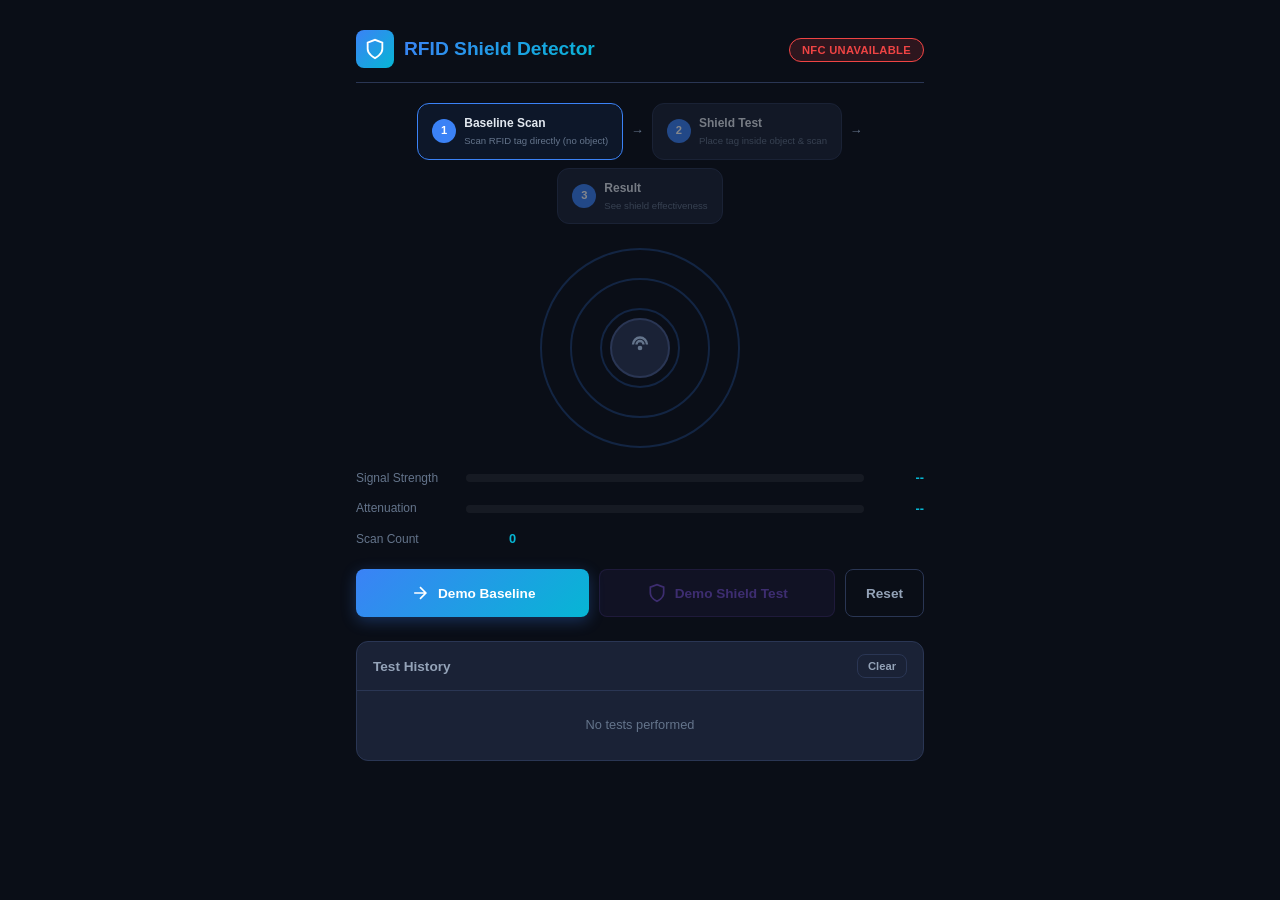
==== shield-detect/index.html @ 7119c75b "Add files via upload" ====
<!DOCTYPE html>
<html lang="en">
<head>
    <meta charset="UTF-8">
    <meta name="viewport" content="width=device-width, initial-scale=1.0, maximum-scale=1.0, user-scalable=no">
    <meta name="theme-color" content="#0a0e17">
    <title>RFID Shield Detector</title>
    <link rel="icon" href="favicon.svg" type="image/svg+xml">
    <link rel="stylesheet" href="style.css">
</head>
<body>
    <div class="app-container">
        <header>
            <div class="logo">
                <div class="shield-icon">
                    <svg viewBox="0 0 24 24" fill="none" stroke="currentColor" stroke-width="2">
                        <path d="M12 22s8-4 8-10V5l-8-3-8 3v7c0 6 8 10 8 10z"/>
                    </svg>
                </div>
                <h1>RFID Shield Detector</h1>
            </div>
            <div class="status-bar">
                <span id="nfcStatus" class="status-badge status-unknown">Checking NFC...</span>
            </div>
        </header>

        <main>
            <div class="instruction-panel">
                <div class="step active" id="step1">
                    <div class="step-num">1</div>
                    <div class="step-info">
                        <span class="step-title">Baseline Scan</span>
                        <span class="step-desc">Scan RFID tag directly (no object)</span>
                    </div>
                </div>
                <div class="step-arrow">→</div>
                <div class="step" id="step2">
                    <div class="step-num">2</div>
                    <div class="step-info">
                        <span class="step-title">Shield Test</span>
                        <span class="step-desc">Place tag inside object & scan</span>
                    </div>
                </div>
                <div class="step-arrow">→</div>
                <div class="step" id="step3">
                    <div class="step-num">3</div>
                    <div class="step-info">
                        <span class="step-title">Result</span>
                        <span class="step-desc">See shield effectiveness</span>
                    </div>
                </div>
            </div>

            <div class="scan-area">
                <div class="signal-visual">
                    <div class="signal-ring ring-outer" id="ringOuter"></div>
                    <div class="signal-ring ring-mid" id="ringMid"></div>
                    <div class="signal-ring ring-inner" id="ringInner"></div>
                    <div class="signal-center">
                        <div class="signal-icon" id="signalIcon">
                            <svg viewBox="0 0 24 24" fill="none" stroke="currentColor" stroke-width="2">
                                <path d="M6 9a6 6 0 0 1 12 0"/>
                                <path d="M9 9a3 3 0 0 1 6 0"/>
                                <circle cx="12" cy="12" r="1"/>
                            </svg>
                        </div>
                    </div>
                    <div class="shield-overlay hidden" id="shieldOverlay">
                        <svg viewBox="0 0 24 24" fill="none" stroke="currentColor" stroke-width="2">
                            <path d="M12 22s8-4 8-10V5l-8-3-8 3v7c0 6 8 10 8 10z"/>
                            <line x1="9" y1="9" x2="15" y2="15"/>
                            <line x1="15" y1="9" x2="9" y2="15"/>
                        </svg>
                    </div>
                </div>

                <div class="signal-meters">
                    <div class="meter">
                        <span class="meter-label">Signal Strength</span>
                        <div class="meter-bar">
                            <div class="meter-fill" id="signalFill"></div>
                        </div>
                        <span class="meter-value" id="signalValue">--</span>
                    </div>
                    <div class="meter">
                        <span class="meter-label">Attenuation</span>
                        <div class="meter-bar">
                            <div class="meter-fill attenuation" id="attenFill"></div>
                        </div>
                        <span class="meter-value" id="attenValue">--</span>
                    </div>
                    <div class="meter">
                        <span class="meter-label">Scan Count</span>
                        <span class="meter-value" id="scanCount">0</span>
                    </div>
                </div>
            </div>

            <div class="controls">
                <button id="baselineBtn" class="btn btn-primary btn-large">
                    <svg viewBox="0 0 24 24" fill="none" stroke="currentColor" stroke-width="2" width="20" height="20">
                        <path d="M5 12h14M12 5l7 7-7 7"/>
                    </svg>
                    Baseline Scan
                </button>
                <button id="shieldBtn" class="btn btn-secondary btn-large" disabled>
                    <svg viewBox="0 0 24 24" fill="none" stroke="currentColor" stroke-width="2" width="20" height="20">
                        <path d="M12 22s8-4 8-10V5l-8-3-8 3v7c0 6 8 10 8 10z"/>
                    </svg>
                    Shield Test
                </button>
                <button id="resetBtn" class="btn btn-outline">Reset</button>
            </div>

            <div class="result-panel hidden" id="resultPanel">
                <div class="result-header">
                    <div class="result-icon" id="resultIcon">🛡</div>
                    <div class="result-title" id="resultTitle">Analyzing...</div>
                </div>
                <div class="result-body">
                    <div class="shield-rating">
                        <span class="rating-label">Shield Effectiveness</span>
                        <div class="rating-bar">
                            <div class="rating-fill" id="ratingFill"></div>
                            <div class="rating-markers">
                                <span style="left:0%">None</span>
                                <span style="left:25%">Weak</span>
                                <span style="left:50%">Fair</span>
                                <span style="left:75%">Good</span>
                                <span style="left:95%">Strong</span>
                            </div>
                        </div>
                        <span class="rating-value" id="ratingValue">--</span>
                    </div>
                    <div class="result-details">
                        <div class="detail-row">
                            <span class="detail-label">Baseline Signal</span>
                            <span class="detail-value" id="resultBaseline">--</span>
                        </div>
                        <div class="detail-row">
                            <span class="detail-label">Shielded Signal</span>
                            <span class="detail-value" id="resultShielded">--</span>
                        </div>
                        <div class="detail-row">
                            <span class="detail-label">Signal Loss</span>
                            <span class="detail-value" id="resultLoss">--</span>
                        </div>
                        <div class="detail-row">
                            <span class="detail-label">Protection Level</span>
                            <span class="detail-value" id="resultLevel">--</span>
                        </div>
                        <div class="detail-row">
                            <span class="detail-label">Recommendation</span>
                            <span class="detail-value" id="resultRecommend">--</span>
                        </div>
                    </div>
                </div>
            </div>

            <div class="history-section">
                <div class="section-header">
                    <h3>Test History</h3>
                    <button class="btn btn-small btn-outline" id="clearHistoryBtn">Clear</button>
                </div>
                <div class="history-list" id="historyList">
                    <div class="empty-state">
                        <p>No tests performed</p>
                    </div>
                </div>
            </div>
        </main>
    </div>

    <script src="app.js"></script>
</body>
</html>
---- shield-detect/style.css ----
:root {
    --bg-primary: #0a0e17;
    --bg-secondary: #111827;
    --bg-card: #1a2236;
    --border-color: #2a3654;
    --text-primary: #e2e8f0;
    --text-secondary: #94a3b8;
    --text-muted: #64748b;
    --accent-blue: #3b82f6;
    --accent-cyan: #06b6d4;
    --accent-green: #10b981;
    --accent-yellow: #f59e0b;
    --accent-red: #ef4444;
    --accent-purple: #8b5cf6;
    --accent-orange: #f97316;
    --gradient-primary: linear-gradient(135deg, #3b82f6, #06b6d4);
    --gradient-safe: linear-gradient(135deg, #10b981, #06b6d4);
    --gradient-warn: linear-gradient(135deg, #f59e0b, #f97316);
    --gradient-danger: linear-gradient(135deg, #ef4444, #f97316);
    --radius: 12px;
    --radius-sm: 8px;
    --transition: all 0.3s ease;
}

* { margin: 0; padding: 0; box-sizing: border-box; }

body {
    font-family: 'Segoe UI', -apple-system, sans-serif;
    background: var(--bg-primary);
    color: var(--text-primary);
    min-height: 100vh;
    line-height: 1.6;
}

.app-container { max-width: 600px; margin: 0 auto; padding: 16px; }

header {
    display: flex; justify-content: space-between; align-items: center;
    padding: 14px 0; border-bottom: 1px solid var(--border-color); margin-bottom: 20px;
}

.logo { display: flex; align-items: center; gap: 10px; }

.shield-icon {
    width: 38px; height: 38px; background: var(--gradient-primary);
    border-radius: var(--radius-sm); display: flex; align-items: center; justify-content: center;
}

.shield-icon svg { width: 22px; height: 22px; color: white; }

.logo h1 {
    font-size: 1.2rem; font-weight: 700;
    background: var(--gradient-primary);
    -webkit-background-clip: text; -webkit-text-fill-color: transparent; background-clip: text;
}

.status-badge {
    padding: 5px 12px; border-radius: 16px; font-size: 0.7rem;
    font-weight: 600; text-transform: uppercase; letter-spacing: 0.3px;
    border: 1px solid var(--border-color);
}

.status-available { background: rgba(16,185,129,0.15); color: var(--accent-green); border-color: var(--accent-green); }
.status-unavailable { background: rgba(239,68,68,0.15); color: var(--accent-red); border-color: var(--accent-red); }
.status-unknown { background: rgba(245,158,11,0.15); color: var(--accent-yellow); border-color: var(--accent-yellow); }

.instruction-panel {
    display: flex; align-items: center; justify-content: center;
    gap: 8px; margin-bottom: 24px; flex-wrap: wrap;
}

.step {
    display: flex; align-items: center; gap: 8px;
    padding: 10px 14px; background: var(--bg-card);
    border: 1px solid var(--border-color); border-radius: var(--radius);
    opacity: 0.5; transition: var(--transition);
}

.step.active { opacity: 1; border-color: var(--accent-blue); background: rgba(59,130,246,0.08); }
.step.done { opacity: 1; border-color: var(--accent-green); background: rgba(16,185,129,0.08); }

.step-num {
    width: 24px; height: 24px; border-radius: 50%;
    background: var(--accent-blue); color: white;
    display: flex; align-items: center; justify-content: center;
    font-size: 0.7rem; font-weight: 800; flex-shrink: 0;
}

.step.done .step-num { background: var(--accent-green); }

.step-info { display: flex; flex-direction: column; }
.step-title { font-size: 0.75rem; font-weight: 700; color: var(--text-primary); }
.step-desc { font-size: 0.6rem; color: var(--text-muted); }

.step-arrow { color: var(--text-muted); font-size: 0.8rem; }

.scan-area { margin-bottom: 20px; }

.signal-visual {
    position: relative; width: 200px; height: 200px;
    margin: 0 auto 20px; display: flex; align-items: center; justify-content: center;
}

.signal-ring {
    position: absolute; border-radius: 50%;
    border: 2px solid rgba(59,130,246,0.2);
    transition: var(--transition);
}

.ring-outer { width: 200px; height: 200px; }
.ring-mid { width: 140px; height: 140px; }
.ring-inner { width: 80px; height: 80px; }

.signal-ring.active { border-color: var(--accent-cyan); box-shadow: 0 0 15px rgba(6,182,212,0.2); }
.signal-ring.weak { border-color: var(--accent-yellow); box-shadow: 0 0 10px rgba(245,158,11,0.15); }
.signal-ring.blocked { border-color: var(--accent-red); box-shadow: 0 0 10px rgba(239,68,68,0.15); }

.signal-center {
    width: 60px; height: 60px; border-radius: 50%;
    background: var(--bg-card); border: 2px solid var(--border-color);
    display: flex; align-items: center; justify-content: center; z-index: 2;
    transition: var(--transition);
}

.signal-center.scanning {
    border-color: var(--accent-cyan);
    animation: pulse-center 1.5s ease-in-out infinite;
}

.signal-center.shielded {
    border-color: var(--accent-red);
}

@keyframes pulse-center {
    0%, 100% { box-shadow: 0 0 0 0 rgba(6,182,212,0.3); }
    50% { box-shadow: 0 0 0 12px rgba(6,182,212,0); }
}

.signal-icon { width: 28px; height: 28px; color: var(--text-muted); transition: var(--transition); }
.signal-center.scanning .signal-icon { color: var(--accent-cyan); }
.signal-center.shielded .signal-icon { color: var(--accent-red); }

.shield-overlay {
    position: absolute; width: 100px; height: 100px;
    display: flex; align-items: center; justify-content: center;
    z-index: 3; color: var(--accent-red); opacity: 0.8;
    animation: shieldPulse 2s ease-in-out infinite;
}

.shield-overlay svg { width: 60px; height: 60px; }

@keyframes shieldPulse {
    0%, 100% { opacity: 0.6; transform: scale(1); }
    50% { opacity: 1; transform: scale(1.05); }
}

.hidden { display: none !important; }

.signal-meters { display: flex; flex-direction: column; gap: 10px; }

.meter { display: flex; align-items: center; gap: 10px; }
.meter-label { font-size: 0.75rem; color: var(--text-muted); min-width: 100px; }

.meter-bar {
    flex: 1; height: 8px; background: rgba(255,255,255,0.05);
    border-radius: 4px; overflow: hidden;
}

.meter-fill {
    height: 100%; width: 0%; background: var(--gradient-safe);
    border-radius: 4px; transition: width 0.6s ease, background 0.6s ease;
}

.meter-fill.attenuation {
    background: var(--gradient-warn);
}

.meter-value { font-size: 0.8rem; font-weight: 700; color: var(--accent-cyan); min-width: 50px; text-align: right; }

.controls { display: flex; gap: 10px; margin-bottom: 24px; }

.btn {
    display: inline-flex; align-items: center; justify-content: center; gap: 8px;
    padding: 12px 20px; border: none; border-radius: var(--radius-sm);
    font-size: 0.85rem; font-weight: 600; cursor: pointer;
    transition: var(--transition); min-height: 48px;
}

.btn-large { flex: 1; }

.btn-primary {
    background: var(--gradient-primary); color: white;
    box-shadow: 0 4px 15px rgba(59,130,246,0.3);
}

.btn-primary:hover { box-shadow: 0 6px 20px rgba(59,130,246,0.4); }
.btn-primary:active { transform: scale(0.97); }
.btn-primary:disabled { opacity: 0.4; cursor: not-allowed; box-shadow: none; }

.btn-primary.scanning {
    background: linear-gradient(135deg, #ef4444, #f97316);
    animation: pulseBtn 1.5s ease-in-out infinite;
}

@keyframes pulseBtn {
    0%, 100% { box-shadow: 0 4px 15px rgba(239,68,68,0.3); }
    50% { box-shadow: 0 4px 25px rgba(239,68,68,0.5); }
}

.btn-secondary {
    background: rgba(139,92,246,0.15); color: var(--accent-purple);
    border: 1px solid rgba(139,92,246,0.3);
}

.btn-secondary:disabled { opacity: 0.4; cursor: not-allowed; }

.btn-outline {
    background: transparent; color: var(--text-secondary);
    border: 1px solid var(--border-color);
}

.btn-small { padding: 5px 10px; font-size: 0.7rem; min-height: auto; }

.result-panel {
    background: var(--bg-card); border: 1px solid var(--border-color);
    border-radius: var(--radius); overflow: hidden; margin-bottom: 24px;
    animation: slideUp 0.4s ease;
}

@keyframes slideUp {
    from { opacity: 0; transform: translateY(20px); }
    to { opacity: 1; transform: translateY(0); }
}

.result-header {
    display: flex; align-items: center; gap: 14px;
    padding: 20px; border-bottom: 1px solid var(--border-color);
}

.result-icon { font-size: 2.2rem; }

.result-title { font-size: 1.1rem; font-weight: 700; }

.result-body { padding: 20px; }

.shield-rating { margin-bottom: 20px; }

.rating-label { font-size: 0.75rem; color: var(--text-muted); margin-bottom: 8px; display: block; }

.rating-bar {
    position: relative; height: 12px; background: rgba(255,255,255,0.05);
    border-radius: 6px; overflow: visible; margin-bottom: 8px;
}

.rating-fill {
    height: 100%; width: 0%; border-radius: 6px;
    background: var(--gradient-safe); transition: width 1s ease, background 0.5s ease;
}

.rating-markers {
    position: absolute; top: 16px; left: 0; right: 0;
    display: flex; justify-content: space-between;
}

.rating-markers span {
    font-size: 0.55rem; color: var(--text-muted); position: absolute;
    transform: translateX(-50%);
}

.rating-value { font-size: 1.4rem; font-weight: 800; color: var(--accent-cyan); display: block; margin-top: 12px; }

.result-details { display: flex; flex-direction: column; gap: 2px; }

.detail-row {
    display: flex; justify-content: space-between; align-items: center;
    padding: 10px 12px; border-radius: var(--radius-sm);
}

.detail-row:nth-child(odd) { background: rgba(255,255,255,0.02); }

.detail-label { font-size: 0.8rem; color: var(--text-muted); }
.detail-value { font-size: 0.8rem; font-weight: 600; color: var(--text-primary); }

.history-section {
    background: var(--bg-card); border: 1px solid var(--border-color);
    border-radius: var(--radius); overflow: hidden;
}

.section-header {
    display: flex; justify-content: space-between; align-items: center;
    padding: 12px 16px; border-bottom: 1px solid var(--border-color);
}

.section-header h3 { font-size: 0.85rem; font-weight: 600; color: var(--text-secondary); }

.history-list { max-height: 200px; overflow-y: auto; }

.empty-state { padding: 24px; text-align: center; color: var(--text-muted); font-size: 0.8rem; }

.history-item {
    display: flex; align-items: center; gap: 12px;
    padding: 10px 16px; border-bottom: 1px solid var(--border-color);
    transition: var(--transition);
}

.history-item:hover { background: rgba(59,130,246,0.05); }

.history-badge {
    width: 32px; height: 32px; border-radius: 8px;
    display: flex; align-items: center; justify-content: center;
    font-size: 0.7rem; font-weight: 800; flex-shrink: 0;
}

.history-badge.excellent { background: rgba(16,185,129,0.2); color: var(--accent-green); }
.history-badge.good { background: rgba(6,182,212,0.2); color: var(--accent-cyan); }
.history-badge.moderate { background: rgba(245,158,11,0.2); color: var(--accent-yellow); }
.history-badge.poor { background: rgba(239,68,68,0.2); color: var(--accent-red); }
.history-badge.none { background: rgba(100,116,139,0.2); color: var(--text-muted); }

.history-info { flex: 1; min-width: 0; }
.history-uid { font-family: monospace; font-size: 0.72rem; color: var(--accent-cyan); }
.history-meta { font-size: 0.65rem; color: var(--text-muted); }

@media (max-width: 500px) {
    .instruction-panel { flex-direction: column; gap: 6px; }
    .step-arrow { display: none; }
    .controls { flex-direction: column; }
    .btn-large { width: 100%; }
}
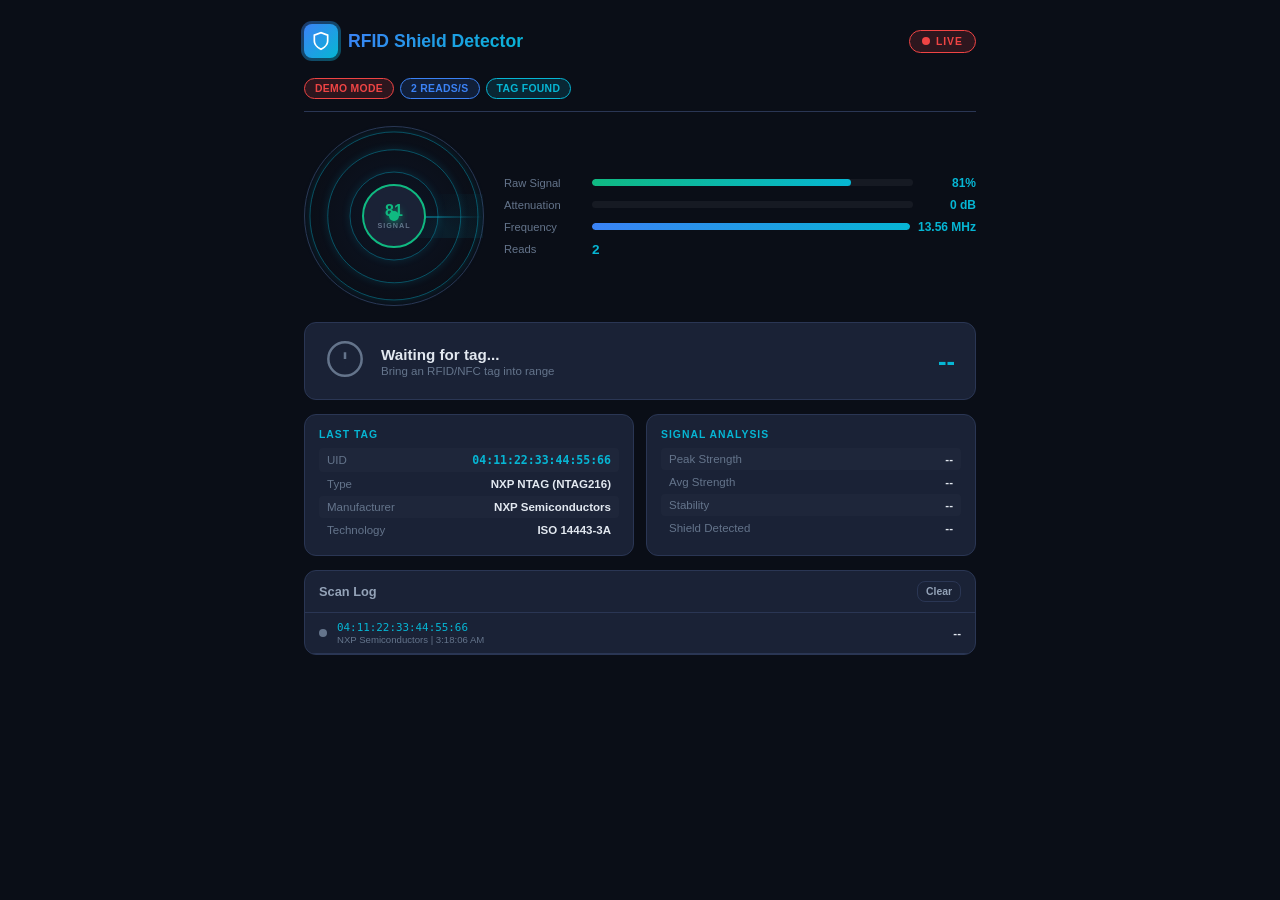
==== commit 4fff3b1b: "Add files via upload" ====
--- a/shield-detect/index.html
+++ b/shield-detect/index.html
@@ -4,7 +4,7 @@
     <meta charset="UTF-8">
     <meta name="viewport" content="width=device-width, initial-scale=1.0, maximum-scale=1.0, user-scalable=no">
     <meta name="theme-color" content="#0a0e17">
-    <title>RFID Shield Detector</title>
+    <title>RFID Shield Detector - Live</title>
     <link rel="icon" href="favicon.svg" type="image/svg+xml">
     <link rel="stylesheet" href="style.css">
 </head>
@@ -12,160 +12,107 @@
     <div class="app-container">
         <header>
             <div class="logo">
-                <div class="shield-icon">
+                <div class="shield-icon pulse-glow">
                     <svg viewBox="0 0 24 24" fill="none" stroke="currentColor" stroke-width="2">
                         <path d="M12 22s8-4 8-10V5l-8-3-8 3v7c0 6 8 10 8 10z"/>
                     </svg>
                 </div>
                 <h1>RFID Shield Detector</h1>
             </div>
-            <div class="status-bar">
-                <span id="nfcStatus" class="status-badge status-unknown">Checking NFC...</span>
+            <div class="live-badge">
+                <span class="live-dot"></span>
+                LIVE
             </div>
         </header>
 
+        <div class="status-bar">
+            <span id="nfcStatus" class="status-badge status-unknown">Starting...</span>
+            <span id="scanRate" class="status-badge status-info">0 reads/s</span>
+            <span id="tagFound" class="status-badge status-idle">No Tag</span>
+        </div>
+
         <main>
-            <div class="instruction-panel">
-                <div class="step active" id="step1">
-                    <div class="step-num">1</div>
-                    <div class="step-info">
-                        <span class="step-title">Baseline Scan</span>
-                        <span class="step-desc">Scan RFID tag directly (no object)</span>
+            <div class="live-signal-section">
+                <div class="signal-radar">
+                    <div class="radar-bg">
+                        <div class="radar-ring r1"></div>
+                        <div class="radar-ring r2"></div>
+                        <div class="radar-ring r3"></div>
+                        <div class="radar-ring r4"></div>
+                        <div class="radar-sweep"></div>
                     </div>
+                    <div class="signal-center-circle" id="centerCircle">
+                        <span class="center-pct" id="centerPct">--</span>
+                        <span class="center-label">SIGNAL</span>
+                    </div>
+                    <div class="tag-dot hidden" id="tagDot"></div>
                 </div>
-                <div class="step-arrow">→</div>
-                <div class="step" id="step2">
-                    <div class="step-num">2</div>
-                    <div class="step-info">
-                        <span class="step-title">Shield Test</span>
-                        <span class="step-desc">Place tag inside object & scan</span>
+
+                <div class="live-meters">
+                    <div class="meter-row">
+                        <span class="meter-label">Raw Signal</span>
+                        <div class="meter-bar"><div class="meter-fill" id="rawFill"></div></div>
+                        <span class="meter-val" id="rawVal">0%</span>
                     </div>
-                </div>
-                <div class="step-arrow">→</div>
-                <div class="step" id="step3">
-                    <div class="step-num">3</div>
-                    <div class="step-info">
-                        <span class="step-title">Result</span>
-                        <span class="step-desc">See shield effectiveness</span>
+                    <div class="meter-row">
+                        <span class="meter-label">Attenuation</span>
+                        <div class="meter-bar"><div class="meter-fill att" id="attFill"></div></div>
+                        <span class="meter-val" id="attVal">0 dB</span>
+                    </div>
+                    <div class="meter-row">
+                        <span class="meter-label">Frequency</span>
+                        <div class="meter-bar"><div class="meter-fill freq" id="freqFill"></div></div>
+                        <span class="meter-val" id="freqVal">13.56 MHz</span>
+                    </div>
+                    <div class="meter-row">
+                        <span class="meter-label">Reads</span>
+                        <span class="meter-val wide" id="readCount">0</span>
                     </div>
                 </div>
             </div>
 
-            <div class="scan-area">
-                <div class="signal-visual">
-                    <div class="signal-ring ring-outer" id="ringOuter"></div>
-                    <div class="signal-ring ring-mid" id="ringMid"></div>
-                    <div class="signal-ring ring-inner" id="ringInner"></div>
-                    <div class="signal-center">
-                        <div class="signal-icon" id="signalIcon">
-                            <svg viewBox="0 0 24 24" fill="none" stroke="currentColor" stroke-width="2">
-                                <path d="M6 9a6 6 0 0 1 12 0"/>
-                                <path d="M9 9a3 3 0 0 1 6 0"/>
-                                <circle cx="12" cy="12" r="1"/>
-                            </svg>
-                        </div>
-                    </div>
-                    <div class="shield-overlay hidden" id="shieldOverlay">
-                        <svg viewBox="0 0 24 24" fill="none" stroke="currentColor" stroke-width="2">
-                            <path d="M12 22s8-4 8-10V5l-8-3-8 3v7c0 6 8 10 8 10z"/>
-                            <line x1="9" y1="9" x2="15" y2="15"/>
-                            <line x1="15" y1="9" x2="9" y2="15"/>
-                        </svg>
+            <div class="live-verdict" id="liveVerdict">
+                <div class="verdict-icon" id="verdictIcon">
+                    <svg viewBox="0 0 24 24" fill="none" stroke="currentColor" stroke-width="1.5" width="40" height="40">
+                        <circle cx="12" cy="12" r="10"/>
+                        <path d="M12 8v4M12 16h.01"/>
+                    </svg>
+                </div>
+                <div class="verdict-text">
+                    <span class="verdict-title" id="verdictTitle">Waiting for tag...</span>
+                    <span class="verdict-sub" id="verdictSub">Bring an RFID/NFC tag into range</span>
+                </div>
+                <div class="verdict-pct" id="verdictPct">--</div>
+            </div>
+
+            <div class="live-details">
+                <div class="detail-card">
+                    <div class="detail-card-title">Last Tag</div>
+                    <div class="detail-rows">
+                        <div class="d-row"><span class="d-label">UID</span><span class="d-val mono" id="dUID">--</span></div>
+                        <div class="d-row"><span class="d-label">Type</span><span class="d-val" id="dType">--</span></div>
+                        <div class="d-row"><span class="d-label">Manufacturer</span><span class="d-val" id="dMfr">--</span></div>
+                        <div class="d-row"><span class="d-label">Technology</span><span class="d-val" id="dTech">--</span></div>
                     </div>
                 </div>
-
-                <div class="signal-meters">
-                    <div class="meter">
-                        <span class="meter-label">Signal Strength</span>
-                        <div class="meter-bar">
-                            <div class="meter-fill" id="signalFill"></div>
-                        </div>
-                        <span class="meter-value" id="signalValue">--</span>
-                    </div>
-                    <div class="meter">
-                        <span class="meter-label">Attenuation</span>
-                        <div class="meter-bar">
-                            <div class="meter-fill attenuation" id="attenFill"></div>
-                        </div>
-                        <span class="meter-value" id="attenValue">--</span>
-                    </div>
-                    <div class="meter">
-                        <span class="meter-label">Scan Count</span>
-                        <span class="meter-value" id="scanCount">0</span>
-                    </div>
-                </div>
-            </div>
-
-            <div class="controls">
-                <button id="baselineBtn" class="btn btn-primary btn-large">
-                    <svg viewBox="0 0 24 24" fill="none" stroke="currentColor" stroke-width="2" width="20" height="20">
-                        <path d="M5 12h14M12 5l7 7-7 7"/>
-                    </svg>
-                    Baseline Scan
-                </button>
-                <button id="shieldBtn" class="btn btn-secondary btn-large" disabled>
-                    <svg viewBox="0 0 24 24" fill="none" stroke="currentColor" stroke-width="2" width="20" height="20">
-                        <path d="M12 22s8-4 8-10V5l-8-3-8 3v7c0 6 8 10 8 10z"/>
-                    </svg>
-                    Shield Test
-                </button>
-                <button id="resetBtn" class="btn btn-outline">Reset</button>
-            </div>
-
-            <div class="result-panel hidden" id="resultPanel">
-                <div class="result-header">
-                    <div class="result-icon" id="resultIcon">🛡</div>
-                    <div class="result-title" id="resultTitle">Analyzing...</div>
-                </div>
-                <div class="result-body">
-                    <div class="shield-rating">
-                        <span class="rating-label">Shield Effectiveness</span>
-                        <div class="rating-bar">
-                            <div class="rating-fill" id="ratingFill"></div>
-                            <div class="rating-markers">
-                                <span style="left:0%">None</span>
-                                <span style="left:25%">Weak</span>
-                                <span style="left:50%">Fair</span>
-                                <span style="left:75%">Good</span>
-                                <span style="left:95%">Strong</span>
-                            </div>
-                        </div>
-                        <span class="rating-value" id="ratingValue">--</span>
-                    </div>
-                    <div class="result-details">
-                        <div class="detail-row">
-                            <span class="detail-label">Baseline Signal</span>
-                            <span class="detail-value" id="resultBaseline">--</span>
-                        </div>
-                        <div class="detail-row">
-                            <span class="detail-label">Shielded Signal</span>
-                            <span class="detail-value" id="resultShielded">--</span>
-                        </div>
-                        <div class="detail-row">
-                            <span class="detail-label">Signal Loss</span>
-                            <span class="detail-value" id="resultLoss">--</span>
-                        </div>
-                        <div class="detail-row">
-                            <span class="detail-label">Protection Level</span>
-                            <span class="detail-value" id="resultLevel">--</span>
-                        </div>
-                        <div class="detail-row">
-                            <span class="detail-label">Recommendation</span>
-                            <span class="detail-value" id="resultRecommend">--</span>
-                        </div>
+                <div class="detail-card">
+                    <div class="detail-card-title">Signal Analysis</div>
+                    <div class="detail-rows">
+                        <div class="d-row"><span class="d-label">Peak Strength</span><span class="d-val" id="dPeak">--</span></div>
+                        <div class="d-row"><span class="d-label">Avg Strength</span><span class="d-val" id="dAvg">--</span></div>
+                        <div class="d-row"><span class="d-label">Stability</span><span class="d-val" id="dStability">--</span></div>
+                        <div class="d-row"><span class="d-label">Shield Detected</span><span class="d-val" id="dShield">--</span></div>
                     </div>
                 </div>
             </div>
 
             <div class="history-section">
                 <div class="section-header">
-                    <h3>Test History</h3>
+                    <h3>Scan Log</h3>
                     <button class="btn btn-small btn-outline" id="clearHistoryBtn">Clear</button>
                 </div>
                 <div class="history-list" id="historyList">
-                    <div class="empty-state">
-                        <p>No tests performed</p>
-                    </div>
+                    <div class="empty-state"><p>Scanning continuously...</p></div>
                 </div>
             </div>
         </main>
--- a/shield-detect/style.css
+++ b/shield-detect/style.css
@@ -29,33 +29,64 @@
     background: var(--bg-primary);
     color: var(--text-primary);
     min-height: 100vh;
-    line-height: 1.6;
-}
-
-.app-container { max-width: 600px; margin: 0 auto; padding: 16px; }
+}
+
+.app-container { max-width: 700px; margin: 0 auto; padding: 14px; }
 
 header {
     display: flex; justify-content: space-between; align-items: center;
-    padding: 14px 0; border-bottom: 1px solid var(--border-color); margin-bottom: 20px;
+    padding: 10px 0; margin-bottom: 10px;
 }
 
 .logo { display: flex; align-items: center; gap: 10px; }
 
 .shield-icon {
-    width: 38px; height: 38px; background: var(--gradient-primary);
+    width: 34px; height: 34px; background: var(--gradient-primary);
     border-radius: var(--radius-sm); display: flex; align-items: center; justify-content: center;
-}
-
-.shield-icon svg { width: 22px; height: 22px; color: white; }
+    position: relative;
+}
+
+.shield-icon svg { width: 20px; height: 20px; color: white; }
+
+.pulse-glow::after {
+    content: ''; position: absolute; inset: -3px; border-radius: 11px;
+    background: var(--gradient-primary); opacity: 0.4; z-index: -1;
+    animation: pulseGlow 2s ease-in-out infinite;
+}
+
+@keyframes pulseGlow {
+    0%, 100% { opacity: 0.2; transform: scale(1); }
+    50% { opacity: 0.5; transform: scale(1.08); }
+}
 
 .logo h1 {
-    font-size: 1.2rem; font-weight: 700;
+    font-size: 1.1rem; font-weight: 700;
     background: var(--gradient-primary);
     -webkit-background-clip: text; -webkit-text-fill-color: transparent; background-clip: text;
 }
 
+.live-badge {
+    display: flex; align-items: center; gap: 6px;
+    padding: 5px 12px; border-radius: 16px;
+    background: rgba(239,68,68,0.15); border: 1px solid var(--accent-red);
+    font-size: 0.65rem; font-weight: 800; color: var(--accent-red);
+    letter-spacing: 1px;
+}
+
+.live-dot {
+    width: 8px; height: 8px; border-radius: 50%; background: var(--accent-red);
+    animation: blink 1s ease-in-out infinite;
+}
+
+@keyframes blink { 0%, 100% { opacity: 1; } 50% { opacity: 0.3; } }
+
+.status-bar {
+    display: flex; gap: 6px; flex-wrap: wrap;
+    padding-bottom: 12px; border-bottom: 1px solid var(--border-color); margin-bottom: 14px;
+}
+
 .status-badge {
-    padding: 5px 12px; border-radius: 16px; font-size: 0.7rem;
+    padding: 4px 10px; border-radius: 14px; font-size: 0.65rem;
     font-weight: 600; text-transform: uppercase; letter-spacing: 0.3px;
     border: 1px solid var(--border-color);
 }
@@ -63,223 +94,159 @@
 .status-available { background: rgba(16,185,129,0.15); color: var(--accent-green); border-color: var(--accent-green); }
 .status-unavailable { background: rgba(239,68,68,0.15); color: var(--accent-red); border-color: var(--accent-red); }
 .status-unknown { background: rgba(245,158,11,0.15); color: var(--accent-yellow); border-color: var(--accent-yellow); }
-
-.instruction-panel {
-    display: flex; align-items: center; justify-content: center;
-    gap: 8px; margin-bottom: 24px; flex-wrap: wrap;
-}
-
-.step {
-    display: flex; align-items: center; gap: 8px;
-    padding: 10px 14px; background: var(--bg-card);
-    border: 1px solid var(--border-color); border-radius: var(--radius);
-    opacity: 0.5; transition: var(--transition);
-}
-
-.step.active { opacity: 1; border-color: var(--accent-blue); background: rgba(59,130,246,0.08); }
-.step.done { opacity: 1; border-color: var(--accent-green); background: rgba(16,185,129,0.08); }
-
-.step-num {
-    width: 24px; height: 24px; border-radius: 50%;
-    background: var(--accent-blue); color: white;
-    display: flex; align-items: center; justify-content: center;
-    font-size: 0.7rem; font-weight: 800; flex-shrink: 0;
-}
-
-.step.done .step-num { background: var(--accent-green); }
-
-.step-info { display: flex; flex-direction: column; }
-.step-title { font-size: 0.75rem; font-weight: 700; color: var(--text-primary); }
-.step-desc { font-size: 0.6rem; color: var(--text-muted); }
-
-.step-arrow { color: var(--text-muted); font-size: 0.8rem; }
-
-.scan-area { margin-bottom: 20px; }
-
-.signal-visual {
-    position: relative; width: 200px; height: 200px;
-    margin: 0 auto 20px; display: flex; align-items: center; justify-content: center;
-}
-
-.signal-ring {
+.status-info { background: rgba(59,130,246,0.15); color: var(--accent-blue); border-color: var(--accent-blue); }
+.status-idle { background: rgba(100,116,139,0.15); color: var(--text-muted); border-color: var(--text-muted); }
+.status-tag { background: rgba(6,182,212,0.15); color: var(--accent-cyan); border-color: var(--accent-cyan); }
+.status-shield { background: rgba(239,68,68,0.15); color: var(--accent-red); border-color: var(--accent-red); }
+
+.live-signal-section {
+    display: flex; gap: 20px; align-items: center; margin-bottom: 16px;
+}
+
+.signal-radar {
+    position: relative; width: 180px; height: 180px; flex-shrink: 0;
+}
+
+.radar-bg {
+    width: 100%; height: 100%; border-radius: 50%; position: relative;
+    background: radial-gradient(circle, rgba(59,130,246,0.06) 0%, transparent 70%);
+    border: 1px solid var(--border-color);
+}
+
+.radar-ring {
     position: absolute; border-radius: 50%;
-    border: 2px solid rgba(59,130,246,0.2);
+    border: 1px solid rgba(59,130,246,0.12);
+    top: 50%; left: 50%; transform: translate(-50%,-50%);
+}
+
+.r1 { width: 25%; height: 25%; }
+.r2 { width: 50%; height: 50%; }
+.r3 { width: 75%; height: 75%; }
+.r4 { width: 95%; height: 95%; }
+
+.radar-ring.active { border-color: rgba(6,182,212,0.4); box-shadow: 0 0 8px rgba(6,182,212,0.15); }
+.radar-ring.weak { border-color: rgba(245,158,11,0.3); }
+.radar-ring.blocked { border-color: rgba(239,68,68,0.3); }
+
+.radar-sweep {
+    position: absolute; top: 50%; left: 50%; width: 50%; height: 2px;
+    background: linear-gradient(90deg, var(--accent-cyan), transparent);
+    transform-origin: left center; animation: sweep 3s linear infinite; opacity: 0.7;
+}
+
+.radar-sweep::before {
+    content: ''; position: absolute; top: -22px; left: 0; width: 100%; height: 44px;
+    background: conic-gradient(from -25deg, transparent, rgba(6,182,212,0.12), transparent);
+    transform-origin: left center;
+}
+
+@keyframes sweep { from { transform: rotate(0deg); } to { transform: rotate(360deg); } }
+
+.signal-center-circle {
+    position: absolute; top: 50%; left: 50%; transform: translate(-50%,-50%);
+    width: 64px; height: 64px; border-radius: 50%;
+    background: var(--bg-card); border: 2px solid var(--border-color);
+    display: flex; flex-direction: column; align-items: center; justify-content: center;
+    z-index: 2; transition: var(--transition);
+}
+
+.signal-center-circle.scanning { border-color: var(--accent-cyan); }
+.signal-center-circle.shielded { border-color: var(--accent-red); }
+
+.center-pct { font-size: 1rem; font-weight: 800; color: var(--accent-cyan); line-height: 1; }
+.center-label { font-size: 0.45rem; color: var(--text-muted); font-weight: 700; letter-spacing: 1px; margin-top: 2px; }
+
+.tag-dot {
+    position: absolute; width: 10px; height: 10px; border-radius: 50%;
+    background: var(--accent-green); box-shadow: 0 0 10px var(--accent-green);
+    top: 50%; left: 50%; transform: translate(-50%,-50%); z-index: 3;
+    animation: tagPulse 1.5s ease-in-out infinite;
+}
+
+@keyframes tagPulse {
+    0%, 100% { transform: translate(-50%,-50%) scale(1); opacity: 1; }
+    50% { transform: translate(-50%,-50%) scale(1.6); opacity: 0.4; }
+}
+
+.hidden { display: none !important; }
+
+.live-meters { flex: 1; display: flex; flex-direction: column; gap: 8px; }
+
+.meter-row { display: flex; align-items: center; gap: 8px; }
+
+.meter-label { font-size: 0.7rem; color: var(--text-muted); min-width: 80px; }
+
+.meter-bar {
+    flex: 1; height: 7px; background: rgba(255,255,255,0.05);
+    border-radius: 4px; overflow: hidden;
+}
+
+.meter-fill {
+    height: 100%; width: 0%; border-radius: 4px;
+    background: var(--gradient-safe); transition: width 0.4s ease;
+}
+
+.meter-fill.att { background: var(--gradient-warn); }
+.meter-fill.freq { background: var(--gradient-primary); }
+
+.meter-val {
+    font-size: 0.75rem; font-weight: 700; color: var(--accent-cyan);
+    min-width: 55px; text-align: right;
+}
+
+.meter-val.wide { min-width: auto; font-size: 0.85rem; }
+
+.live-verdict {
+    display: flex; align-items: center; gap: 16px;
+    background: var(--bg-card); border: 1px solid var(--border-color);
+    border-radius: var(--radius); padding: 16px 20px; margin-bottom: 14px;
     transition: var(--transition);
 }
 
-.ring-outer { width: 200px; height: 200px; }
-.ring-mid { width: 140px; height: 140px; }
-.ring-inner { width: 80px; height: 80px; }
-
-.signal-ring.active { border-color: var(--accent-cyan); box-shadow: 0 0 15px rgba(6,182,212,0.2); }
-.signal-ring.weak { border-color: var(--accent-yellow); box-shadow: 0 0 10px rgba(245,158,11,0.15); }
-.signal-ring.blocked { border-color: var(--accent-red); box-shadow: 0 0 10px rgba(239,68,68,0.15); }
-
-.signal-center {
-    width: 60px; height: 60px; border-radius: 50%;
-    background: var(--bg-card); border: 2px solid var(--border-color);
-    display: flex; align-items: center; justify-content: center; z-index: 2;
-    transition: var(--transition);
-}
-
-.signal-center.scanning {
-    border-color: var(--accent-cyan);
-    animation: pulse-center 1.5s ease-in-out infinite;
-}
-
-.signal-center.shielded {
-    border-color: var(--accent-red);
-}
-
-@keyframes pulse-center {
-    0%, 100% { box-shadow: 0 0 0 0 rgba(6,182,212,0.3); }
-    50% { box-shadow: 0 0 0 12px rgba(6,182,212,0); }
-}
-
-.signal-icon { width: 28px; height: 28px; color: var(--text-muted); transition: var(--transition); }
-.signal-center.scanning .signal-icon { color: var(--accent-cyan); }
-.signal-center.shielded .signal-icon { color: var(--accent-red); }
-
-.shield-overlay {
-    position: absolute; width: 100px; height: 100px;
-    display: flex; align-items: center; justify-content: center;
-    z-index: 3; color: var(--accent-red); opacity: 0.8;
-    animation: shieldPulse 2s ease-in-out infinite;
-}
-
-.shield-overlay svg { width: 60px; height: 60px; }
-
-@keyframes shieldPulse {
-    0%, 100% { opacity: 0.6; transform: scale(1); }
-    50% { opacity: 1; transform: scale(1.05); }
-}
-
-.hidden { display: none !important; }
-
-.signal-meters { display: flex; flex-direction: column; gap: 10px; }
-
-.meter { display: flex; align-items: center; gap: 10px; }
-.meter-label { font-size: 0.75rem; color: var(--text-muted); min-width: 100px; }
-
-.meter-bar {
-    flex: 1; height: 8px; background: rgba(255,255,255,0.05);
-    border-radius: 4px; overflow: hidden;
-}
-
-.meter-fill {
-    height: 100%; width: 0%; background: var(--gradient-safe);
-    border-radius: 4px; transition: width 0.6s ease, background 0.6s ease;
-}
-
-.meter-fill.attenuation {
-    background: var(--gradient-warn);
-}
-
-.meter-value { font-size: 0.8rem; font-weight: 700; color: var(--accent-cyan); min-width: 50px; text-align: right; }
-
-.controls { display: flex; gap: 10px; margin-bottom: 24px; }
-
-.btn {
-    display: inline-flex; align-items: center; justify-content: center; gap: 8px;
-    padding: 12px 20px; border: none; border-radius: var(--radius-sm);
-    font-size: 0.85rem; font-weight: 600; cursor: pointer;
-    transition: var(--transition); min-height: 48px;
-}
-
-.btn-large { flex: 1; }
-
-.btn-primary {
-    background: var(--gradient-primary); color: white;
-    box-shadow: 0 4px 15px rgba(59,130,246,0.3);
-}
-
-.btn-primary:hover { box-shadow: 0 6px 20px rgba(59,130,246,0.4); }
-.btn-primary:active { transform: scale(0.97); }
-.btn-primary:disabled { opacity: 0.4; cursor: not-allowed; box-shadow: none; }
-
-.btn-primary.scanning {
-    background: linear-gradient(135deg, #ef4444, #f97316);
-    animation: pulseBtn 1.5s ease-in-out infinite;
-}
-
-@keyframes pulseBtn {
-    0%, 100% { box-shadow: 0 4px 15px rgba(239,68,68,0.3); }
-    50% { box-shadow: 0 4px 25px rgba(239,68,68,0.5); }
-}
-
-.btn-secondary {
-    background: rgba(139,92,246,0.15); color: var(--accent-purple);
-    border: 1px solid rgba(139,92,246,0.3);
-}
-
-.btn-secondary:disabled { opacity: 0.4; cursor: not-allowed; }
-
-.btn-outline {
-    background: transparent; color: var(--text-secondary);
-    border: 1px solid var(--border-color);
-}
-
-.btn-small { padding: 5px 10px; font-size: 0.7rem; min-height: auto; }
-
-.result-panel {
+.live-verdict.safe { border-color: var(--accent-green); background: rgba(16,185,129,0.05); }
+.live-verdict.warn { border-color: var(--accent-yellow); background: rgba(245,158,11,0.05); }
+.live-verdict.danger { border-color: var(--accent-red); background: rgba(239,68,68,0.05); }
+
+.verdict-icon { flex-shrink: 0; color: var(--text-muted); }
+.live-verdict.safe .verdict-icon { color: var(--accent-green); }
+.live-verdict.warn .verdict-icon { color: var(--accent-yellow); }
+.live-verdict.danger .verdict-icon { color: var(--accent-red); }
+
+.verdict-text { flex: 1; display: flex; flex-direction: column; gap: 2px; }
+.verdict-title { font-size: 0.95rem; font-weight: 700; }
+.verdict-sub { font-size: 0.72rem; color: var(--text-muted); }
+
+.verdict-pct {
+    font-size: 1.6rem; font-weight: 800; color: var(--accent-cyan);
+    min-width: 70px; text-align: right;
+}
+
+.live-details {
+    display: grid; grid-template-columns: 1fr 1fr; gap: 12px; margin-bottom: 14px;
+}
+
+.detail-card {
     background: var(--bg-card); border: 1px solid var(--border-color);
-    border-radius: var(--radius); overflow: hidden; margin-bottom: 24px;
-    animation: slideUp 0.4s ease;
-}
-
-@keyframes slideUp {
-    from { opacity: 0; transform: translateY(20px); }
-    to { opacity: 1; transform: translateY(0); }
-}
-
-.result-header {
-    display: flex; align-items: center; gap: 14px;
-    padding: 20px; border-bottom: 1px solid var(--border-color);
-}
-
-.result-icon { font-size: 2.2rem; }
-
-.result-title { font-size: 1.1rem; font-weight: 700; }
-
-.result-body { padding: 20px; }
-
-.shield-rating { margin-bottom: 20px; }
-
-.rating-label { font-size: 0.75rem; color: var(--text-muted); margin-bottom: 8px; display: block; }
-
-.rating-bar {
-    position: relative; height: 12px; background: rgba(255,255,255,0.05);
-    border-radius: 6px; overflow: visible; margin-bottom: 8px;
-}
-
-.rating-fill {
-    height: 100%; width: 0%; border-radius: 6px;
-    background: var(--gradient-safe); transition: width 1s ease, background 0.5s ease;
-}
-
-.rating-markers {
-    position: absolute; top: 16px; left: 0; right: 0;
-    display: flex; justify-content: space-between;
-}
-
-.rating-markers span {
-    font-size: 0.55rem; color: var(--text-muted); position: absolute;
-    transform: translateX(-50%);
-}
-
-.rating-value { font-size: 1.4rem; font-weight: 800; color: var(--accent-cyan); display: block; margin-top: 12px; }
-
-.result-details { display: flex; flex-direction: column; gap: 2px; }
-
-.detail-row {
+    border-radius: var(--radius); padding: 14px;
+}
+
+.detail-card-title {
+    font-size: 0.65rem; font-weight: 700; text-transform: uppercase;
+    letter-spacing: 1px; color: var(--accent-cyan); margin-bottom: 8px;
+}
+
+.detail-rows { display: flex; flex-direction: column; gap: 1px; }
+
+.d-row {
     display: flex; justify-content: space-between; align-items: center;
-    padding: 10px 12px; border-radius: var(--radius-sm);
-}
-
-.detail-row:nth-child(odd) { background: rgba(255,255,255,0.02); }
-
-.detail-label { font-size: 0.8rem; color: var(--text-muted); }
-.detail-value { font-size: 0.8rem; font-weight: 600; color: var(--text-primary); }
+    padding: 5px 8px; border-radius: 4px;
+}
+
+.d-row:nth-child(odd) { background: rgba(255,255,255,0.02); }
+
+.d-label { font-size: 0.72rem; color: var(--text-muted); }
+.d-val { font-size: 0.72rem; font-weight: 600; color: var(--text-primary); }
+.d-val.mono { font-family: monospace; color: var(--accent-cyan); }
 
 .history-section {
     background: var(--bg-card); border: 1px solid var(--border-color);
@@ -288,42 +255,52 @@
 
 .section-header {
     display: flex; justify-content: space-between; align-items: center;
-    padding: 12px 16px; border-bottom: 1px solid var(--border-color);
-}
-
-.section-header h3 { font-size: 0.85rem; font-weight: 600; color: var(--text-secondary); }
-
-.history-list { max-height: 200px; overflow-y: auto; }
-
-.empty-state { padding: 24px; text-align: center; color: var(--text-muted); font-size: 0.8rem; }
+    padding: 10px 14px; border-bottom: 1px solid var(--border-color);
+}
+
+.section-header h3 { font-size: 0.8rem; font-weight: 600; color: var(--text-secondary); }
+
+.btn {
+    display: inline-flex; align-items: center; justify-content: center; gap: 6px;
+    padding: 5px 10px; border: none; border-radius: var(--radius-sm);
+    font-size: 0.7rem; font-weight: 600; cursor: pointer; transition: var(--transition);
+}
+
+.btn-outline { background: transparent; color: var(--text-secondary); border: 1px solid var(--border-color); }
+.btn-outline:hover { border-color: var(--text-secondary); }
+.btn-small { padding: 4px 8px; font-size: 0.65rem; }
+
+.history-list { max-height: 180px; overflow-y: auto; }
+
+.empty-state { padding: 20px; text-align: center; color: var(--text-muted); font-size: 0.75rem; }
 
 .history-item {
-    display: flex; align-items: center; gap: 12px;
-    padding: 10px 16px; border-bottom: 1px solid var(--border-color);
-    transition: var(--transition);
+    display: flex; align-items: center; gap: 10px;
+    padding: 8px 14px; border-bottom: 1px solid var(--border-color);
+    font-size: 0.72rem; transition: var(--transition);
 }
 
 .history-item:hover { background: rgba(59,130,246,0.05); }
 
-.history-badge {
-    width: 32px; height: 32px; border-radius: 8px;
-    display: flex; align-items: center; justify-content: center;
-    font-size: 0.7rem; font-weight: 800; flex-shrink: 0;
-}
-
-.history-badge.excellent { background: rgba(16,185,129,0.2); color: var(--accent-green); }
-.history-badge.good { background: rgba(6,182,212,0.2); color: var(--accent-cyan); }
-.history-badge.moderate { background: rgba(245,158,11,0.2); color: var(--accent-yellow); }
-.history-badge.poor { background: rgba(239,68,68,0.2); color: var(--accent-red); }
-.history-badge.none { background: rgba(100,116,139,0.2); color: var(--text-muted); }
+.history-dot {
+    width: 8px; height: 8px; border-radius: 50%; flex-shrink: 0;
+}
+
+.history-dot.safe { background: var(--accent-green); }
+.history-dot.warn { background: var(--accent-yellow); }
+.history-dot.danger { background: var(--accent-red); }
+.history-dot.idle { background: var(--text-muted); }
 
 .history-info { flex: 1; min-width: 0; }
-.history-uid { font-family: monospace; font-size: 0.72rem; color: var(--accent-cyan); }
-.history-meta { font-size: 0.65rem; color: var(--text-muted); }
-
-@media (max-width: 500px) {
-    .instruction-panel { flex-direction: column; gap: 6px; }
-    .step-arrow { display: none; }
-    .controls { flex-direction: column; }
-    .btn-large { width: 100%; }
-}
+.history-uid { font-family: monospace; color: var(--accent-cyan); font-size: 0.68rem; }
+.history-meta { color: var(--text-muted); font-size: 0.6rem; }
+
+.history-pct { font-weight: 700; min-width: 40px; text-align: right; }
+
+@media (max-width: 550px) {
+    .live-signal-section { flex-direction: column; }
+    .signal-radar { width: 150px; height: 150px; }
+    .live-details { grid-template-columns: 1fr; }
+    .live-verdict { flex-wrap: wrap; }
+    .verdict-pct { width: 100%; text-align: center; }
+}
